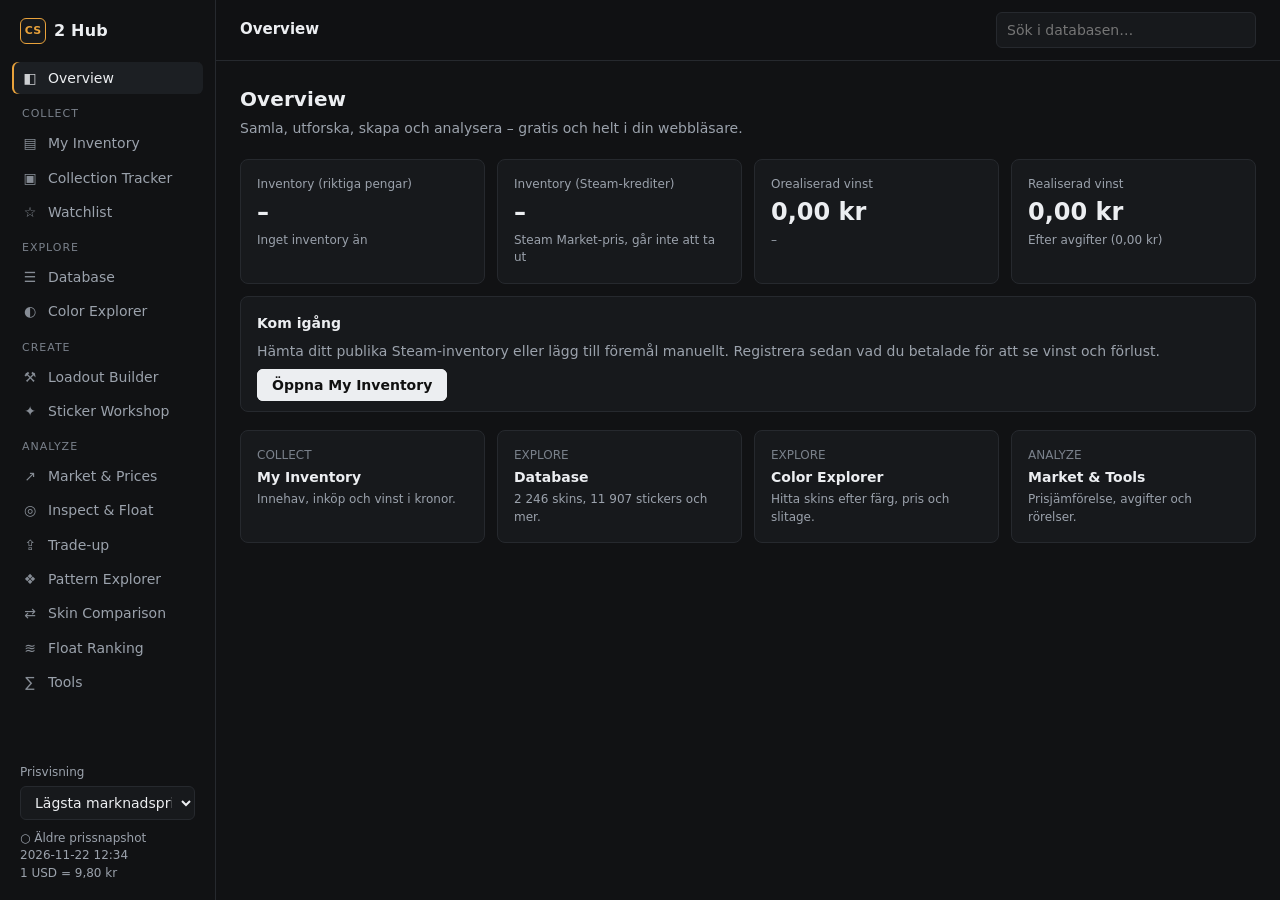
==== site/index.html @ a8615f8f "första version" ====
<!doctype html>
<html lang="sv">
<head>
<meta charset="utf-8">
<meta name="viewport" content="width=device-width, initial-scale=1, viewport-fit=cover">
<meta name="theme-color" content="#111214">
<title>CS2 Hub</title>
<meta name="description" content="Gratis CS2-plattform: inventory, vinstspårning, skin-databas och färgutforskare.">
<link rel="icon" href="data:image/svg+xml,%3Csvg xmlns='http://www.w3.org/2000/svg' viewBox='0 0 32 32'%3E%3Crect width='32' height='32' rx='7' fill='%23181a1d'/%3E%3Cpath d='M9 22V10h6.5a3.5 3.5 0 0 1 0 7H12' fill='none' stroke='%23e8eaed' stroke-width='2.4'/%3E%3C/svg%3E">
<link rel="stylesheet" href="css/app.css">
</head>
<body>
<div class="shell">
  <aside class="side" id="side">
    <a class="brand" href="#/overview"><span class="mark">CS</span><span>2 Hub</span></a>
    <nav id="nav"></nav>
    <div class="side-foot">
      <label class="muted small" for="priceMode" style="display:block;margin-bottom:4px">Prisvisning</label>
      <select class="inp" id="priceMode" style="width:100%;margin-bottom:10px"><option value="market">Lägsta marknadspris</option><option value="steam">Steam Market-pris</option></select>
      <div class="muted small" id="priceStatus">Priser laddas…</div>
      <div class="muted small" id="rateStatus"></div>
    </div>
  </aside>
  <main class="main">
    <header class="top">
      <button class="icon-btn menu-btn" id="menuBtn" aria-label="Meny">☰</button>
      <div class="top-title" id="topTitle"></div>
      <div class="top-actions">
        <input class="search" id="globalSearch" type="search" placeholder="Sök i databasen…" autocomplete="off">
      </div>
    </header>
    <div id="view" class="view"></div>
  </main>
</div>
<nav class="tabbar" id="tabbar"></nav>
<div id="modalRoot"></div>
<div id="toast" class="toast" hidden></div>
<script type="module" src="js/app.js"></script>
</body>
</html>
---- site/css/app.css ----
:root{
  --bg:#111214; --panel:#17191c; --panel2:#1c1f23; --line:#26292e; --line2:#31353b;
  --text:#eceef1; --muted:#9ba2ac; --faint:#7a818b; --accent:#e9a23b;
  --pos:#7ec699; --neg:#e8857a;
  --r:8px;
  --mono:ui-monospace,"Cascadia Mono","SF Mono",Consolas,monospace;
  --sans:Inter,system-ui,-apple-system,"Segoe UI",Roboto,sans-serif;
}
*{box-sizing:border-box;scrollbar-width:thin;scrollbar-color:#3a3f46 transparent}
::-webkit-scrollbar{width:8px;height:8px}::-webkit-scrollbar-thumb{background:#3a3f46;border-radius:4px}::-webkit-scrollbar-track{background:transparent}
:root{color-scheme:dark}
html,body{margin:0;background:var(--bg);color:var(--text);font:14px/1.45 var(--sans);-webkit-font-smoothing:antialiased}
a{color:inherit;text-decoration:none}
button,input,select,textarea{font:inherit;color:inherit}
.muted{color:var(--muted)} .faint{color:var(--faint)} .small{font-size:12px}
.num{font-variant-numeric:tabular-nums;font-feature-settings:"tnum"}
.pos{color:var(--pos)} .neg{color:var(--neg)}
.shell{display:grid;grid-template-columns:216px 1fr;min-height:100vh}
.side{position:sticky;top:0;height:100vh;border-right:1px solid var(--line);padding:18px 12px;display:flex;flex-direction:column;gap:18px;background:var(--bg);z-index:30}
.brand{display:flex;align-items:center;gap:8px;font-weight:600;font-size:16px;padding:0 8px;letter-spacing:.2px}
.brand .mark{display:inline-grid;place-items:center;width:26px;height:26px;border:1px solid var(--accent);color:var(--accent);border-radius:6px;font-size:11px;font-weight:700;background:var(--panel)}
#nav{display:flex;flex-direction:column;gap:2px;overflow:auto}
#nav .grp{font-size:11px;text-transform:uppercase;letter-spacing:.09em;color:var(--faint);padding:10px 10px 3px}
#nav a{display:flex;align-items:center;gap:10px;padding:6px 10px;border-radius:6px;color:var(--muted);transition:background .12s,color .12s}
#nav a:hover{background:var(--panel);color:var(--text)}
#nav a.on{background:var(--panel2);color:var(--text);box-shadow:inset 2px 0 0 var(--accent)}
#nav a .ico{width:16px;text-align:center;opacity:.85}
.side-foot{margin-top:auto;padding:0 8px}
.main{min-width:0}
.top{display:flex;align-items:center;gap:12px;padding:12px 24px;border-bottom:1px solid var(--line);position:sticky;top:0;background:rgba(17,18,20,.92);backdrop-filter:blur(8px);z-index:20}
.top-title{font-weight:600;font-size:15px}
.top-actions{margin-left:auto}
.menu-btn{display:none}
.view{padding:24px;max-width:1400px}
.icon-btn{background:none;border:1px solid var(--line);border-radius:6px;padding:4px 9px;cursor:pointer}
.search,.inp,select.inp{background:var(--panel);border:1px solid var(--line);border-radius:6px;padding:7px 10px;outline:none;min-width:0}
.search{width:260px}
.search:focus,.inp:focus{border-color:var(--faint)}
select.inp{padding-right:6px}
h1{font-size:20px;margin:0 0 4px;font-weight:600;letter-spacing:.1px}
h2{font-size:13px;margin:0 0 10px;font-weight:600;color:var(--muted);text-transform:uppercase;letter-spacing:.08em}
h3{font-size:14px;margin:0 0 8px;font-weight:600}
.lead{color:var(--muted);margin:0 0 20px}
.panel{background:var(--panel);border:1px solid var(--line);border-radius:var(--r);padding:16px}
.grid{display:grid;gap:12px}
.cols-4{grid-template-columns:repeat(4,minmax(0,1fr))}
.cols-3{grid-template-columns:repeat(3,minmax(0,1fr))}
.cols-2{grid-template-columns:repeat(2,minmax(0,1fr))}
.stat .lbl{font-size:12px;color:var(--muted)}
.stat .val{font-size:24px;font-weight:600;margin-top:2px;font-variant-numeric:tabular-nums}
.stat .sub{font-size:12px;color:var(--muted);margin-top:2px}
hr{border:0;border-top:1px solid var(--line);margin:16px 0}
.btn{background:var(--text);color:#111;border:1px solid var(--text);border-radius:6px;padding:7px 14px;font-weight:600;cursor:pointer;transition:background .12s,border-color .12s,transform .06s}
.btn:hover{background:#fff}
.btn:active{transform:translateY(1px)}
.btn[disabled]{opacity:.45;cursor:not-allowed}
.btn.ghost{background:none;color:var(--text);border:1px solid var(--line2);font-weight:500}
.btn.ghost:hover{background:var(--panel2);border-color:var(--faint)}
.btn.sm{padding:4px 9px;font-size:12px}
.btn.danger{color:var(--neg);border-color:#4a2c28}
.btn.danger-solid{background:#b8453b;border-color:#b8453b;color:#fff}
.btn:focus-visible,.chip:focus-visible,.inp:focus-visible,a:focus-visible,select:focus-visible{outline:2px solid var(--accent);outline-offset:2px}
.miss{display:inline-block;font:500 11px/1.4 var(--sans);color:#d9b36a;border:1px dashed #6b5a35;border-radius:4px;padding:0 6px;white-space:nowrap}
.mini{font:600 9.5px/1.5 var(--sans);color:var(--muted);border:1px solid var(--line2);border-radius:3px;padding:0 4px;margin-left:4px}
.flags{float:right;font-family:var(--sans)}
.hov{fill:transparent;cursor:crosshair}.hov:hover{fill:rgba(233,162,59,.35)}
.skel .im,.skel .t1,.skel .t2{background:linear-gradient(90deg,#1b1e22 25%,#23272c 50%,#1b1e22 75%);background-size:200% 100%;animation:sh 1.2s infinite;border-radius:4px;color:transparent}
@keyframes sh{to{background-position:-200% 0}}
.empty-ico{font-size:28px;color:var(--faint);margin-bottom:6px}
.sel-col{width:34px}
.bulkbar{position:sticky;top:56px;z-index:15;background:var(--panel2);border:1px solid var(--line2);border-radius:8px;padding:8px 12px;margin-bottom:10px;display:flex;gap:8px;align-items:center;flex-wrap:wrap}
@media (prefers-reduced-motion:reduce){*{animation:none!important;transition:none!important}}
.row{display:flex;gap:8px;align-items:center;flex-wrap:wrap}
.spread{justify-content:space-between}
.toolbar{display:flex;gap:8px;flex-wrap:wrap;margin-bottom:14px;align-items:center}
.tabs{display:flex;gap:2px;border-bottom:1px solid var(--line);margin-bottom:16px;overflow:auto;scrollbar-width:none}
.tabs a,.tabs button{background:none;border:0;border-bottom:2px solid transparent;padding:8px 12px;color:var(--muted);cursor:pointer;white-space:nowrap}
.tabs .on{color:var(--text);border-bottom-color:var(--text)}
.chips{display:flex;gap:6px;flex-wrap:wrap}
.chip{border:1px solid var(--line2);background:none;border-radius:99px;padding:3px 11px;font-size:12px;color:var(--muted);cursor:pointer;display:inline-flex;align-items:center;gap:6px}
.chip.on{color:var(--text);border-color:var(--text);background:var(--panel2)}
.dot{width:10px;height:10px;border-radius:50%;display:inline-block;border:1px solid rgba(255,255,255,.18)}
/* item cards */
.cards{display:grid;grid-template-columns:repeat(auto-fill,minmax(186px,1fr));gap:12px}
.cards.compact{grid-template-columns:repeat(auto-fill,minmax(150px,1fr));gap:8px}
.cards>*,.grid>*{min-width:0}
.panel h2,.stat .lbl,.stat .sub{overflow-wrap:anywhere}
.panel select.inp,.stat .inp{max-width:100%}
.stat select.inp{width:100%}
.card{background:var(--panel);border:1px solid var(--line);border-radius:var(--r);overflow:hidden;position:relative;display:flex;flex-direction:column;transition:border-color .12s,transform .12s,box-shadow .12s}
.card:hover{border-color:var(--line2);transform:translateY(-2px);box-shadow:0 8px 20px rgba(0,0,0,.35)}
.card .im{aspect-ratio:4/3;display:grid;place-items:center;background:radial-gradient(ellipse at 50% 60%,#1f2227,#16181b 70%);position:relative}
.card .im img{max-width:88%;max-height:88%;object-fit:contain;filter:drop-shadow(0 6px 10px rgba(0,0,0,.45))}
.card .bar{height:2px;background:var(--rc,#666)}
.card .bd{padding:9px 11px 11px;display:flex;flex-direction:column;gap:2px;min-height:62px}
.card .t1{font-size:11.5px;color:var(--muted);white-space:nowrap;overflow:hidden;text-overflow:ellipsis}
.card .t2{font-weight:600;white-space:nowrap;overflow:hidden;text-overflow:ellipsis}
.card .pr{margin-top:auto;padding-top:4px;font-variant-numeric:tabular-nums;font-family:var(--mono);font-size:13px}
.card .fav{position:absolute;right:6px;top:6px;background:rgba(17,18,20,.6);border:0;border-radius:5px;cursor:pointer;color:var(--muted);padding:2px 6px}
.card .fav.on{color:#e8c26a}
.card .tag{position:absolute;left:8px;top:8px;font-size:10.5px;color:var(--muted);background:rgba(17,18,20,.7);padding:1px 6px;border-radius:4px}
/* table-ish list */
.tbl{width:100%;border-collapse:collapse}
.tbl th{font-size:11px;text-transform:uppercase;letter-spacing:.07em;color:var(--faint);text-align:left;padding:8px 10px;border-bottom:1px solid var(--line);font-weight:600;white-space:nowrap}
.tbl td{padding:8px 10px;border-bottom:1px solid var(--line);vertical-align:middle}
.tbl tr:hover td{background:rgba(255,255,255,.015)}
.tbl .r{text-align:right}
.tbl .nm{display:flex;align-items:center;gap:10px;min-width:0}
.tbl .nm img{width:56px;height:42px;object-fit:contain;flex:none}
.tbl .nm .n1{font-size:11.5px;color:var(--muted)}
.tbl .nm .n2{font-weight:600}
.rar{display:inline-block;width:3px;height:30px;border-radius:2px;background:var(--rc,#666);flex:none}
.scroll-x{overflow-x:auto}
/* modal */
.modal-back{position:fixed;inset:0;background:rgba(0,0,0,.6);z-index:100;display:grid;place-items:center;padding:16px}
.modal{background:var(--panel);border:1px solid var(--line2);border-radius:10px;width:min(560px,100%);max-height:92vh;overflow:auto;padding:20px}
.modal.wide{width:min(820px,100%)}
.modal h3{font-size:16px}
.form{display:grid;gap:10px;grid-template-columns:repeat(2,minmax(0,1fr))}
.form .full{grid-column:1/-1}
.form label{display:grid;gap:4px;font-size:12px;color:var(--muted)}
.form .inp{width:100%;color:var(--text)}
.pick{border:1px solid var(--line);border-radius:6px;max-height:210px;overflow:auto}
.pick button{display:flex;width:100%;gap:10px;align-items:center;background:none;border:0;border-bottom:1px solid var(--line);padding:6px 8px;cursor:pointer;text-align:left}
.pick button:hover{background:var(--panel2)}
.pick img{width:44px;height:33px;object-fit:contain}
.toast{position:fixed;left:50%;bottom:76px;transform:translateX(-50%);background:var(--text);color:#111;padding:8px 14px;border-radius:7px;z-index:200;font-weight:500}
/* float bar */
.fbar{position:relative;height:8px;border-radius:4px;background:linear-gradient(90deg,#2b2f35 0 7%,#252930 7% 15%,#2b2f35 15% 38%,#252930 38% 45%,#2b2f35 45% 100%);margin:10px 0 4px}
.fbar i{position:absolute;top:-3px;height:14px;border-radius:3px;background:var(--text);opacity:.9}
.fscale{display:flex;justify-content:space-between;font-size:10.5px;color:var(--faint);font-family:var(--mono)}
.kv{display:grid;grid-template-columns:auto 1fr;gap:6px 18px}
.kv dt{color:var(--muted)} .kv dd{margin:0;text-align:right}
.empty{padding:36px 16px;text-align:center;color:var(--muted);border:1px dashed var(--line2);border-radius:var(--r)}
.hero-img{aspect-ratio:4/3;background:radial-gradient(ellipse at 50% 60%,#22262b,#15171a 72%);border-radius:var(--r);display:grid;place-items:center;border:1px solid var(--line)}
.hero-img img{max-width:92%;max-height:92%;filter:drop-shadow(0 12px 18px rgba(0,0,0,.5))}
.seg{display:inline-flex;border:1px solid var(--line2);border-radius:6px;overflow:hidden}
.seg button{background:none;border:0;padding:5px 11px;color:var(--muted);cursor:pointer}
.seg button.on{background:var(--panel2);color:var(--text)}
.chart{width:100%;height:auto;display:block}
.chart text{fill:var(--faint);font-size:10px;font-family:var(--mono)}
.legend-bar{display:flex;height:6px;border-radius:3px;overflow:hidden;gap:2px;margin:8px 0}
.legend-bar i{background:#4a4f57}
.more{display:block;margin:18px auto;text-align:center}
.split{grid-template-columns:minmax(0,3fr) minmax(0,2fr)}
.tabbar{display:none}
@media (max-width:900px){
  .cols-4{grid-template-columns:repeat(2,minmax(0,1fr))}
  .cols-3{grid-template-columns:1fr 1fr}
}
@media (max-width:760px){
  .shell{display:block}
  .side{position:fixed;left:0;top:0;bottom:0;width:250px;transform:translateX(-100%);transition:transform .18s;box-shadow:0 0 0 100vmax transparent}
  .side.open{transform:none;box-shadow:0 0 0 100vmax rgba(0,0,0,.55)}
  .menu-btn{display:inline-block}
  .top{padding:10px 14px}
  .search{width:140px}
  .view{padding:16px 14px 90px}
  .cols-4,.cols-3,.cols-2{grid-template-columns:1fr 1fr}
  .cols-2.keep1{grid-template-columns:1fr}
  .form{grid-template-columns:1fr}
  .tabbar{display:flex;position:fixed;bottom:0;left:0;right:0;background:rgba(17,18,20,.96);backdrop-filter:blur(8px);border-top:1px solid var(--line);z-index:40;padding-bottom:env(safe-area-inset-bottom)}
  .tabbar a{flex:1;text-align:center;padding:8px 2px;font-size:11px;color:var(--muted)}
  .tabbar a.on{color:var(--text)}
  .tabbar .ico{display:block;font-size:16px}
  .stat .val{font-size:20px}
  .tbl .hide-m{display:none}
  .detail-grid,.split{grid-template-columns:1fr!important}
}
@media (max-width:420px){.cards{grid-template-columns:repeat(2,1fr)}}
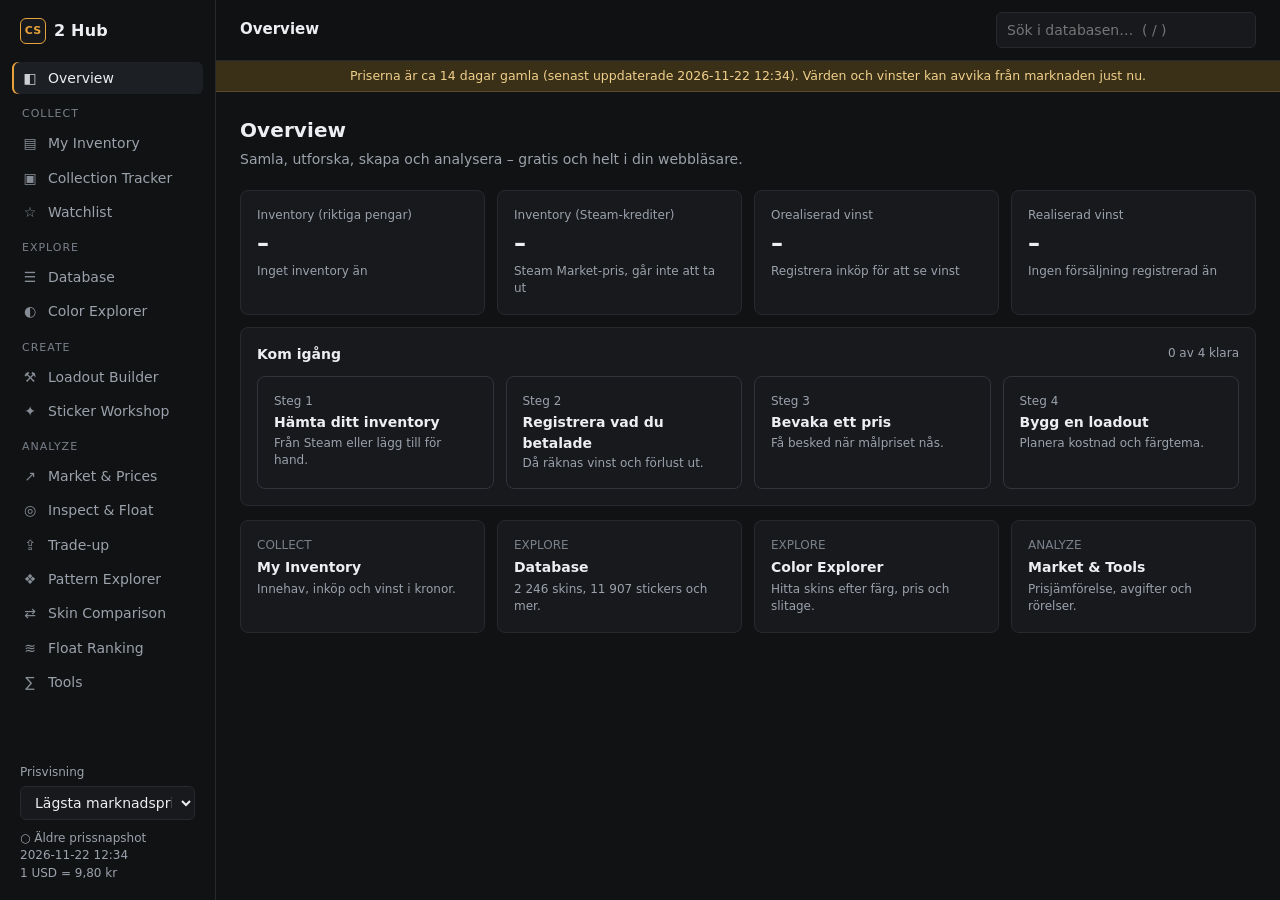
==== commit f6f80396: "uppdateringsbanner" ====
--- a/site/index.html
+++ b/site/index.html
@@ -7,6 +7,8 @@
 <title>CS2 Hub</title>
 <meta name="description" content="Gratis CS2-plattform: inventory, vinstspårning, skin-databas och färgutforskare.">
 <link rel="icon" href="data:image/svg+xml,%3Csvg xmlns='http://www.w3.org/2000/svg' viewBox='0 0 32 32'%3E%3Crect width='32' height='32' rx='7' fill='%23181a1d'/%3E%3Cpath d='M9 22V10h6.5a3.5 3.5 0 0 1 0 7H12' fill='none' stroke='%23e8eaed' stroke-width='2.4'/%3E%3C/svg%3E">
+<link rel="manifest" href="manifest.webmanifest">
+<link rel="apple-touch-icon" href="icons/apple-touch-icon.png">
 <link rel="stylesheet" href="css/app.css">
 </head>
 <body>
@@ -26,10 +28,11 @@
       <button class="icon-btn menu-btn" id="menuBtn" aria-label="Meny">☰</button>
       <div class="top-title" id="topTitle"></div>
       <div class="top-actions">
-        <input class="search" id="globalSearch" type="search" placeholder="Sök i databasen…" autocomplete="off">
+        <input class="search" id="globalSearch" type="search" placeholder="Sök i databasen…  ( / )" autocomplete="off" aria-label="Sök i databasen">
       </div>
     </header>
-    <div id="view" class="view"></div>
+    <div id="netBanner" class="netbanner" role="status" hidden>Du är offline – sidan visar sparad data och priserna kan vara gamla.</div>
+    <div id="view" class="view"><div class="muted" style="padding:6px 0 14px">Laddar databasen…</div></div>
   </main>
 </div>
 <nav class="tabbar" id="tabbar"></nav>
--- a/site/css/app.css
+++ b/site/css/app.css
@@ -68,6 +68,30 @@
 @keyframes sh{to{background-position:-200% 0}}
 .empty-ico{font-size:28px;color:var(--faint);margin-bottom:6px}
 .sel-col{width:34px}
+.sdrop{position:absolute;right:0;top:calc(100% + 6px);width:min(440px,92vw);background:var(--panel2);border:1px solid var(--line2);border-radius:10px;box-shadow:0 14px 40px rgba(0,0,0,.55);max-height:70vh;overflow:auto;z-index:60;padding:4px}
+.sdrop a{display:flex;align-items:center;gap:10px;padding:6px 8px;border-radius:7px}
+.sdrop a.on,.sdrop a:hover{background:var(--panel)}
+.sdrop img{width:48px;height:36px;object-fit:contain;flex:none}
+.sdrop .sn{flex:1;min-width:0;display:flex;flex-direction:column}.sdrop .sn b{font-weight:600;white-space:nowrap;overflow:hidden;text-overflow:ellipsis}.sdrop .sn small{color:var(--muted)}
+.sdrop .sp{font:12.5px var(--mono);white-space:nowrap}.sdrop .sall{color:var(--muted);justify-content:center;font-size:12px;border-top:1px solid var(--line);border-radius:0;margin-top:2px}
+.netbanner{background:#3a2f17;color:#f0d08a;font-size:12.5px;text-align:center;padding:6px 12px;border-bottom:1px solid #5a4a2a}
+@media (max-width:760px){.sdrop{position:fixed;left:8px;right:8px;top:54px;width:auto}}
+.kpis{display:grid;grid-template-columns:repeat(auto-fit,minmax(165px,1fr));gap:10px;margin-bottom:14px}
+.kpis .stat{padding:12px 14px}.kpis .stat .val{font-size:21px}
+.seg.sm button{padding:2px 8px;font-size:11.5px}
+.btn.on-filter{border-color:var(--accent);color:var(--accent)}
+.fgrid{display:grid;grid-template-columns:repeat(auto-fit,minmax(170px,1fr));gap:8px;align-items:center}
+.fgrid .inp{width:100%}
+.linkbtn{background:none;border:0;padding:0;color:var(--accent);cursor:pointer;font:inherit;font-size:12.5px}.linkbtn:hover{text-decoration:underline}
+.menu-pop{position:fixed;z-index:250;min-width:170px;background:var(--panel2);border:1px solid var(--line2);border-radius:8px;padding:4px;box-shadow:0 10px 30px rgba(0,0,0,.5);display:flex;flex-direction:column}
+.menu-pop button,.menu-pop a{background:none;border:0;text-align:left;padding:7px 10px;border-radius:5px;cursor:pointer;color:var(--text);font:inherit}
+.menu-pop button:hover,.menu-pop a:hover{background:var(--panel)}.menu-pop .danger{color:var(--neg)}
+.inv-card .ck{position:absolute;left:8px;top:8px;z-index:2;opacity:.75}
+.inv-card:hover .ck,.inv-card .ck:has(input:checked){opacity:1}
+.inv-card .corner{position:absolute;font-size:11px;font-weight:600;padding:1px 7px;border-radius:4px;background:rgba(17,18,20,.78);color:var(--muted)}
+.inv-card .corner.tl{right:8px;top:8px}.inv-card .corner:empty{display:none}
+.inv-card .corner.br{right:8px;bottom:8px;font-variant-numeric:tabular-nums}.inv-card .corner.pos{color:var(--pos)}.inv-card .corner.neg{color:var(--neg)}
+.inv-card .im{aspect-ratio:4/3}
 .bulkbar{position:sticky;top:56px;z-index:15;background:var(--panel2);border:1px solid var(--line2);border-radius:8px;padding:8px 12px;margin-bottom:10px;display:flex;gap:8px;align-items:center;flex-wrap:wrap}
 @media (prefers-reduced-motion:reduce){*{animation:none!important;transition:none!important}}
 .row{display:flex;gap:8px;align-items:center;flex-wrap:wrap}
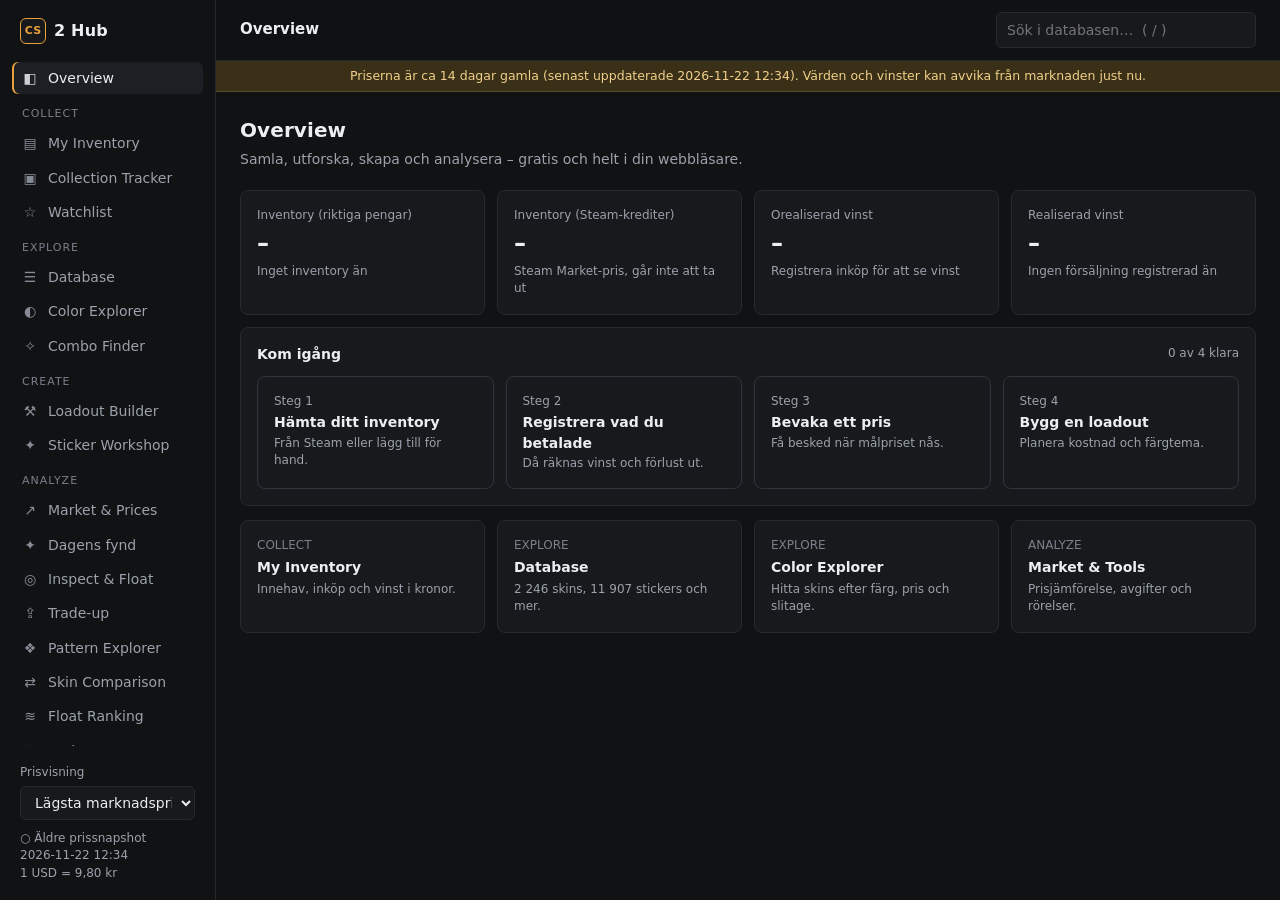
==== commit 3f5bbabd: "säkerhet" ====
--- a/site/index.html
+++ b/site/index.html
@@ -3,8 +3,7 @@
 <head>
 <meta charset="utf-8">
 <meta name="viewport" content="width=device-width, initial-scale=1, viewport-fit=cover">
-<meta name="theme-color" content="#111214">
-<title>CS2 Hub</title>
+<meta name="theme-color" content="#111214"><title>CS2 Hub</title>
 <meta name="description" content="Gratis CS2-plattform: inventory, vinstspårning, skin-databas och färgutforskare.">
 <link rel="icon" href="data:image/svg+xml,%3Csvg xmlns='http://www.w3.org/2000/svg' viewBox='0 0 32 32'%3E%3Crect width='32' height='32' rx='7' fill='%23181a1d'/%3E%3Cpath d='M9 22V10h6.5a3.5 3.5 0 0 1 0 7H12' fill='none' stroke='%23e8eaed' stroke-width='2.4'/%3E%3C/svg%3E">
 <link rel="manifest" href="manifest.webmanifest">
@@ -12,6 +11,8 @@
 <link rel="stylesheet" href="css/app.css">
 </head>
 <body>
+<button type="button" class="skip" id="skipLink">Hoppa till innehållet</button>
+<noscript><p style="padding:20px">CS2 Hub kräver JavaScript för att fungera.</p></noscript>
 <div class="shell">
   <aside class="side" id="side">
     <a class="brand" href="#/overview"><span class="mark">CS</span><span>2 Hub</span></a>
@@ -32,12 +33,12 @@
       </div>
     </header>
     <div id="netBanner" class="netbanner" role="status" hidden>Du är offline – sidan visar sparad data och priserna kan vara gamla.</div>
-    <div id="view" class="view"><div class="muted" style="padding:6px 0 14px">Laddar databasen…</div></div>
+    <div id="view" class="view" tabindex="-1" role="region" aria-label="Innehåll"><div class="muted" style="padding:6px 0 14px">Laddar databasen…</div></div>
   </main>
 </div>
 <nav class="tabbar" id="tabbar"></nav>
 <div id="modalRoot"></div>
-<div id="toast" class="toast" hidden></div>
+<div id="toast" class="toast" hidden role="status" aria-live="polite"></div>
 <script type="module" src="js/app.js"></script>
 </body>
 </html>
--- a/site/css/app.css
+++ b/site/css/app.css
@@ -32,6 +32,11 @@
 .top-actions{margin-left:auto}
 .menu-btn{display:none}
 .view{padding:24px;max-width:1400px}
+.view:focus{outline:none}
+.skip{position:absolute;left:8px;top:-60px;z-index:500;background:var(--text);color:#111;border:0;border-radius:6px;padding:8px 14px;font-weight:600;cursor:pointer}
+.skip:focus{top:8px}
+/* Långa kortlistor: rendera bara det som syns (snabbare scroll och laddning) */
+.cards>.card{content-visibility:auto;contain-intrinsic-size:auto 230px}
 .icon-btn{background:none;border:1px solid var(--line);border-radius:6px;padding:4px 9px;cursor:pointer}
 .search,.inp,select.inp{background:var(--panel);border:1px solid var(--line);border-radius:6px;padding:7px 10px;outline:none;min-width:0}
 .search{width:260px}
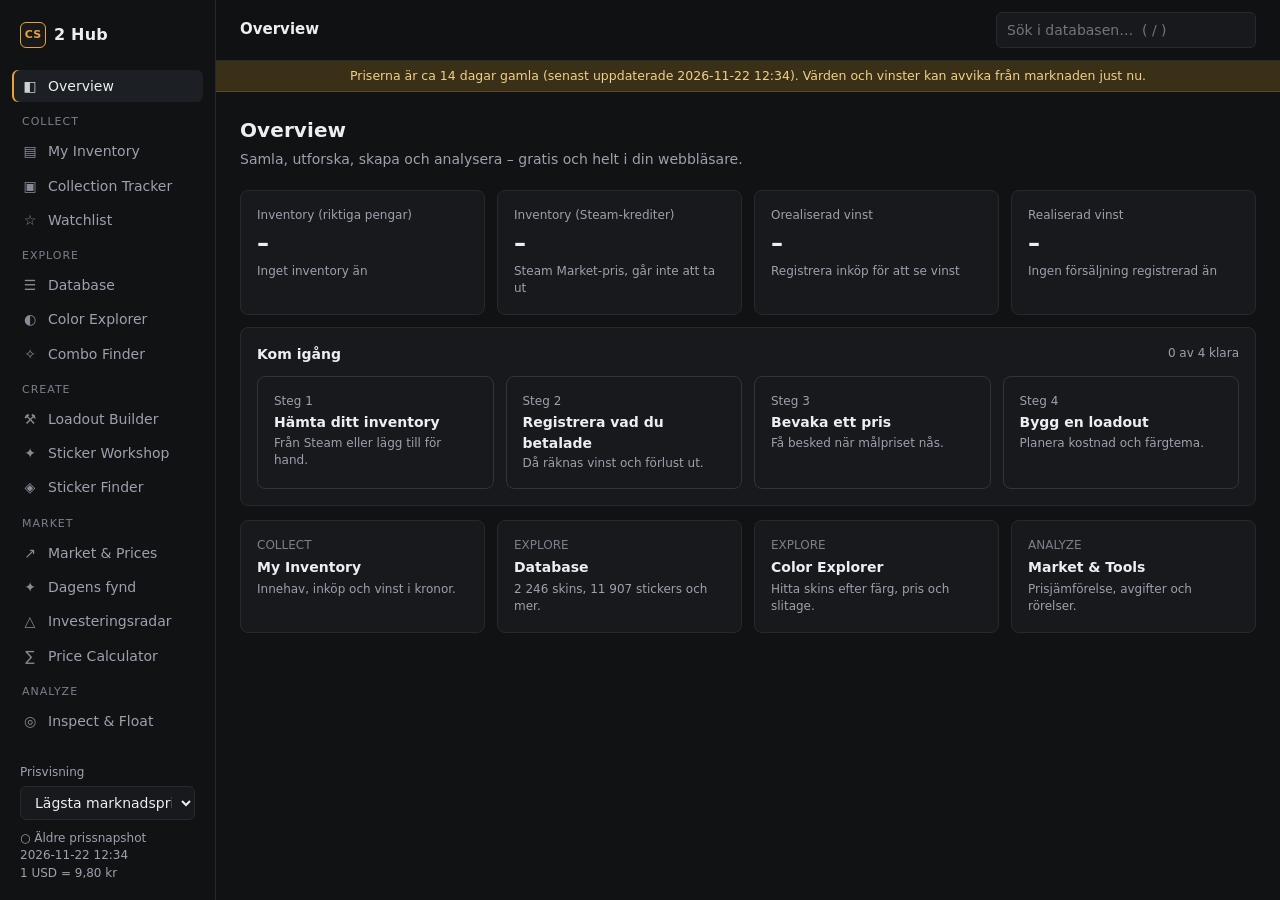
==== commit 1f6a6995: "trade-up" ====
--- a/site/index.html
+++ b/site/index.html
@@ -8,6 +8,16 @@
 <link rel="icon" href="data:image/svg+xml,%3Csvg xmlns='http://www.w3.org/2000/svg' viewBox='0 0 32 32'%3E%3Crect width='32' height='32' rx='7' fill='%23181a1d'/%3E%3Cpath d='M9 22V10h6.5a3.5 3.5 0 0 1 0 7H12' fill='none' stroke='%23e8eaed' stroke-width='2.4'/%3E%3C/svg%3E">
 <link rel="manifest" href="manifest.webmanifest">
 <link rel="apple-touch-icon" href="icons/apple-touch-icon.png">
+<script src="js/theme-boot.js"></script>
+<!-- Starta hämtningen av data och kärnmoduler direkt, parallellt, i stället för att vänta på modulträdet (snabbare första laddning, särskilt på mobil) -->
+<link rel="preload" as="fetch" href="data/skins.json" crossorigin>
+<link rel="preload" as="fetch" href="data/stickers.json" crossorigin>
+<link rel="preload" as="fetch" href="data/other.json" crossorigin>
+<link rel="preload" as="fetch" href="data/collections.json" crossorigin>
+<link rel="preload" as="fetch" href="data/prices.json" crossorigin>
+<link rel="modulepreload" href="js/util.js"><link rel="modulepreload" href="js/data.js"><link rel="modulepreload" href="js/store.js"><link rel="modulepreload" href="js/search.js"><link rel="modulepreload" href="js/prefs.js">
+<link rel="modulepreload" href="js/upkeep.js"><link rel="modulepreload" href="js/finance.js"><link rel="modulepreload" href="js/views/common.js"><link rel="modulepreload" href="js/backup-core.js"><link rel="modulepreload" href="js/pricing.js">
+<link rel="preconnect" href="https://community.akamai.steamstatic.com"><link rel="preconnect" href="https://cdn.steamstatic.com">
 <link rel="stylesheet" href="css/app.css">
 </head>
 <body>
--- a/site/css/app.css
+++ b/site/css/app.css
@@ -1,3 +1,30 @@
+:root{
+  color-scheme:dark;
+  --btn-text:#111; --btn-hover:#fff; --scroll:#3a3f46; --hover:rgba(255,255,255,.015); --dotb:rgba(255,255,255,.18);
+  --glass:rgba(17,18,20,.92); --glass2:rgba(17,18,20,.78); --glass3:rgba(17,18,20,.6);
+  --img1:#1f2227; --img2:#16181b; --hero1:#22262b; --hero2:#15171a; --fb1:#2b2f35; --fb2:#252930; --skel1:#1b1e22; --skel2:#23272c;
+  --warn-bg:#3a2f17; --warn-fg:#f0d08a; --warn-bd:#5a4a2a; --amber:#d9b36a; --amber-bd:#6b5a35;
+  --card-min:186px; --cell-y:8px; --panel-pad:16px; --view-pad:24px; --base-fs:14px;
+}
+:root[data-theme="light"]{
+  color-scheme:light;
+  --bg:#f5f6f8; --panel:#ffffff; --panel2:#eef0f3; --line:#e0e3e8; --line2:#cdd2d9;
+  --text:#1b1e22; --muted:#596270; --faint:#78808b; --accent:#b36a00; --pos:#1d7a45; --neg:#c23b2e;
+  --btn-text:#ffffff; --btn-hover:#000; --scroll:#c3c8cf; --hover:rgba(0,0,0,.025); --dotb:rgba(0,0,0,.18);
+  --glass:rgba(245,246,248,.92); --glass2:rgba(255,255,255,.85); --glass3:rgba(255,255,255,.75);
+  --img1:#fbfcfd; --img2:#e9ecf0; --hero1:#fbfcfd; --hero2:#e6e9ee; --fb1:#dfe3e8; --fb2:#d2d7de; --skel1:#e7e9ed; --skel2:#f2f3f6;
+  --warn-bg:#fff3d6; --warn-fg:#6b4a00; --warn-bd:#e6cf94; --amber:#8a5a00; --amber-bd:#c9a45a;
+}
+:root[data-density="compact"]{--cell-y:4px; --panel-pad:10px; --view-pad:14px; --base-fs:13px}
+:root[data-cards="small"]{--card-min:150px}
+:root[data-cards="large"]{--card-min:240px}
+:root[data-motion="off"] *{animation:none!important;transition:none!important}
+/* Inbyggda färger i vyernas inline-stilar som behöver anpassas i ljust tema */
+:root[data-theme="light"] [style*="#d9b36a"]{color:var(--amber)!important}
+:root[data-theme="light"] [style*="border-color:#6b5a2e"]{border-color:var(--amber-bd)!important}
+:root[data-theme="light"] .btn.danger-solid,:root[data-theme="light"] .btn.danger-solid:hover{color:#fff}
+:root[data-theme="light"] .card:hover{box-shadow:0 8px 20px rgba(0,0,0,.12)}
+:root[data-theme="light"] .sdrop,:root[data-theme="light"] .menu-pop{box-shadow:0 14px 40px rgba(0,0,0,.18)}
 :root{
   --bg:#111214; --panel:#17191c; --panel2:#1c1f23; --line:#26292e; --line2:#31353b;
   --text:#eceef1; --muted:#9ba2ac; --faint:#7a818b; --accent:#e9a23b;
@@ -6,10 +33,10 @@
   --mono:ui-monospace,"Cascadia Mono","SF Mono",Consolas,monospace;
   --sans:Inter,system-ui,-apple-system,"Segoe UI",Roboto,sans-serif;
 }
-*{box-sizing:border-box;scrollbar-width:thin;scrollbar-color:#3a3f46 transparent}
-::-webkit-scrollbar{width:8px;height:8px}::-webkit-scrollbar-thumb{background:#3a3f46;border-radius:4px}::-webkit-scrollbar-track{background:transparent}
-:root{color-scheme:dark}
-html,body{margin:0;background:var(--bg);color:var(--text);font:14px/1.45 var(--sans);-webkit-font-smoothing:antialiased}
+*{box-sizing:border-box;scrollbar-width:thin;scrollbar-color:var(--scroll) transparent}
+::-webkit-scrollbar{width:8px;height:8px}::-webkit-scrollbar-thumb{background:var(--scroll);border-radius:4px}::-webkit-scrollbar-track{background:transparent}
+
+html,body{margin:0;background:var(--bg);color:var(--text);font:var(--base-fs)/1.45 var(--sans);-webkit-font-smoothing:antialiased}
 a{color:inherit;text-decoration:none}
 button,input,select,textarea{font:inherit;color:inherit}
 .muted{color:var(--muted)} .faint{color:var(--faint)} .small{font-size:12px}
@@ -17,7 +44,7 @@
 .pos{color:var(--pos)} .neg{color:var(--neg)}
 .shell{display:grid;grid-template-columns:216px 1fr;min-height:100vh}
 .side{position:sticky;top:0;height:100vh;border-right:1px solid var(--line);padding:18px 12px;display:flex;flex-direction:column;gap:18px;background:var(--bg);z-index:30}
-.brand{display:flex;align-items:center;gap:8px;font-weight:600;font-size:16px;padding:0 8px;letter-spacing:.2px}
+.brand{display:flex;align-items:center;min-height:34px;gap:8px;font-weight:600;font-size:16px;padding:0 8px;letter-spacing:.2px}
 .brand .mark{display:inline-grid;place-items:center;width:26px;height:26px;border:1px solid var(--accent);color:var(--accent);border-radius:6px;font-size:11px;font-weight:700;background:var(--panel)}
 #nav{display:flex;flex-direction:column;gap:2px;overflow:auto}
 #nav .grp{font-size:11px;text-transform:uppercase;letter-spacing:.09em;color:var(--faint);padding:10px 10px 3px}
@@ -27,13 +54,13 @@
 #nav a .ico{width:16px;text-align:center;opacity:.85}
 .side-foot{margin-top:auto;padding:0 8px}
 .main{min-width:0}
-.top{display:flex;align-items:center;gap:12px;padding:12px 24px;border-bottom:1px solid var(--line);position:sticky;top:0;background:rgba(17,18,20,.92);backdrop-filter:blur(8px);z-index:20}
+.top{display:flex;align-items:center;gap:12px;padding:12px 24px;border-bottom:1px solid var(--line);position:sticky;top:0;background:var(--glass);backdrop-filter:blur(8px);z-index:20}
 .top-title{font-weight:600;font-size:15px}
 .top-actions{margin-left:auto}
 .menu-btn{display:none}
-.view{padding:24px;max-width:1400px}
+.view{padding:var(--view-pad);max-width:1400px}
 .view:focus{outline:none}
-.skip{position:absolute;left:8px;top:-60px;z-index:500;background:var(--text);color:#111;border:0;border-radius:6px;padding:8px 14px;font-weight:600;cursor:pointer}
+.skip{position:absolute;left:8px;top:-60px;z-index:500;background:var(--text);color:var(--btn-text);border:0;border-radius:6px;padding:8px 14px;font-weight:600;cursor:pointer}
 .skip:focus{top:8px}
 /* Långa kortlistor: rendera bara det som syns (snabbare scroll och laddning) */
 .cards>.card{content-visibility:auto;contain-intrinsic-size:auto 230px}
@@ -46,7 +73,7 @@
 h2{font-size:13px;margin:0 0 10px;font-weight:600;color:var(--muted);text-transform:uppercase;letter-spacing:.08em}
 h3{font-size:14px;margin:0 0 8px;font-weight:600}
 .lead{color:var(--muted);margin:0 0 20px}
-.panel{background:var(--panel);border:1px solid var(--line);border-radius:var(--r);padding:16px}
+.panel{background:var(--panel);border:1px solid var(--line);border-radius:var(--r);padding:var(--panel-pad)}
 .grid{display:grid;gap:12px}
 .cols-4{grid-template-columns:repeat(4,minmax(0,1fr))}
 .cols-3{grid-template-columns:repeat(3,minmax(0,1fr))}
@@ -55,21 +82,21 @@
 .stat .val{font-size:24px;font-weight:600;margin-top:2px;font-variant-numeric:tabular-nums}
 .stat .sub{font-size:12px;color:var(--muted);margin-top:2px}
 hr{border:0;border-top:1px solid var(--line);margin:16px 0}
-.btn{background:var(--text);color:#111;border:1px solid var(--text);border-radius:6px;padding:7px 14px;font-weight:600;cursor:pointer;transition:background .12s,border-color .12s,transform .06s}
-.btn:hover{background:#fff}
+.btn{background:var(--text);color:var(--btn-text);border:1px solid var(--text);border-radius:6px;padding:7px 14px;font-weight:600;cursor:pointer;transition:background .12s,border-color .12s,transform .06s}
+.btn:hover{background:var(--btn-hover)}
 .btn:active{transform:translateY(1px)}
 .btn[disabled]{opacity:.45;cursor:not-allowed}
 .btn.ghost{background:none;color:var(--text);border:1px solid var(--line2);font-weight:500}
 .btn.ghost:hover{background:var(--panel2);border-color:var(--faint)}
 .btn.sm{padding:4px 9px;font-size:12px}
-.btn.danger{color:var(--neg);border-color:#4a2c28}
+.btn.danger{color:var(--neg);border-color:color-mix(in srgb,var(--neg) 40%,var(--line))}
 .btn.danger-solid{background:#b8453b;border-color:#b8453b;color:#fff}
 .btn:focus-visible,.chip:focus-visible,.inp:focus-visible,a:focus-visible,select:focus-visible{outline:2px solid var(--accent);outline-offset:2px}
-.miss{display:inline-block;font:500 11px/1.4 var(--sans);color:#d9b36a;border:1px dashed #6b5a35;border-radius:4px;padding:0 6px;white-space:nowrap}
+.miss{display:inline-block;font:500 11px/1.4 var(--sans);color:var(--amber);border:1px dashed var(--amber-bd);border-radius:4px;padding:0 6px;white-space:nowrap}
 .mini{font:600 9.5px/1.5 var(--sans);color:var(--muted);border:1px solid var(--line2);border-radius:3px;padding:0 4px;margin-left:4px}
 .flags{float:right;font-family:var(--sans)}
 .hov{fill:transparent;cursor:crosshair}.hov:hover{fill:rgba(233,162,59,.35)}
-.skel .im,.skel .t1,.skel .t2{background:linear-gradient(90deg,#1b1e22 25%,#23272c 50%,#1b1e22 75%);background-size:200% 100%;animation:sh 1.2s infinite;border-radius:4px;color:transparent}
+.skel .im,.skel .t1,.skel .t2{background:linear-gradient(90deg,var(--skel1) 25%,var(--skel2) 50%,var(--skel1) 75%);background-size:200% 100%;animation:sh 1.2s infinite;border-radius:4px;color:transparent}
 @keyframes sh{to{background-position:-200% 0}}
 .empty-ico{font-size:28px;color:var(--faint);margin-bottom:6px}
 .sel-col{width:34px}
@@ -79,7 +106,7 @@
 .sdrop img{width:48px;height:36px;object-fit:contain;flex:none}
 .sdrop .sn{flex:1;min-width:0;display:flex;flex-direction:column}.sdrop .sn b{font-weight:600;white-space:nowrap;overflow:hidden;text-overflow:ellipsis}.sdrop .sn small{color:var(--muted)}
 .sdrop .sp{font:12.5px var(--mono);white-space:nowrap}.sdrop .sall{color:var(--muted);justify-content:center;font-size:12px;border-top:1px solid var(--line);border-radius:0;margin-top:2px}
-.netbanner{background:#3a2f17;color:#f0d08a;font-size:12.5px;text-align:center;padding:6px 12px;border-bottom:1px solid #5a4a2a}
+.netbanner{background:var(--warn-bg);color:var(--warn-fg);font-size:12.5px;text-align:center;padding:6px 12px;border-bottom:1px solid var(--warn-bd)}
 @media (max-width:760px){.sdrop{position:fixed;left:8px;right:8px;top:54px;width:auto}}
 .kpis{display:grid;grid-template-columns:repeat(auto-fit,minmax(165px,1fr));gap:10px;margin-bottom:14px}
 .kpis .stat{padding:12px 14px}.kpis .stat .val{font-size:21px}
@@ -93,7 +120,7 @@
 .menu-pop button:hover,.menu-pop a:hover{background:var(--panel)}.menu-pop .danger{color:var(--neg)}
 .inv-card .ck{position:absolute;left:8px;top:8px;z-index:2;opacity:.75}
 .inv-card:hover .ck,.inv-card .ck:has(input:checked){opacity:1}
-.inv-card .corner{position:absolute;font-size:11px;font-weight:600;padding:1px 7px;border-radius:4px;background:rgba(17,18,20,.78);color:var(--muted)}
+.inv-card .corner{position:absolute;font-size:11px;font-weight:600;padding:1px 7px;border-radius:4px;background:var(--glass2);color:var(--muted)}
 .inv-card .corner.tl{right:8px;top:8px}.inv-card .corner:empty{display:none}
 .inv-card .corner.br{right:8px;bottom:8px;font-variant-numeric:tabular-nums}.inv-card .corner.pos{color:var(--pos)}.inv-card .corner.neg{color:var(--neg)}
 .inv-card .im{aspect-ratio:4/3}
@@ -108,9 +135,9 @@
 .chips{display:flex;gap:6px;flex-wrap:wrap}
 .chip{border:1px solid var(--line2);background:none;border-radius:99px;padding:3px 11px;font-size:12px;color:var(--muted);cursor:pointer;display:inline-flex;align-items:center;gap:6px}
 .chip.on{color:var(--text);border-color:var(--text);background:var(--panel2)}
-.dot{width:10px;height:10px;border-radius:50%;display:inline-block;border:1px solid rgba(255,255,255,.18)}
+.dot{width:10px;height:10px;border-radius:50%;display:inline-block;border:1px solid var(--dotb)}
 /* item cards */
-.cards{display:grid;grid-template-columns:repeat(auto-fill,minmax(186px,1fr));gap:12px}
+.cards{display:grid;grid-template-columns:repeat(auto-fill,minmax(var(--card-min),1fr));gap:12px}
 .cards.compact{grid-template-columns:repeat(auto-fill,minmax(150px,1fr));gap:8px}
 .cards>*,.grid>*{min-width:0}
 .panel h2,.stat .lbl,.stat .sub{overflow-wrap:anywhere}
@@ -118,22 +145,22 @@
 .stat select.inp{width:100%}
 .card{background:var(--panel);border:1px solid var(--line);border-radius:var(--r);overflow:hidden;position:relative;display:flex;flex-direction:column;transition:border-color .12s,transform .12s,box-shadow .12s}
 .card:hover{border-color:var(--line2);transform:translateY(-2px);box-shadow:0 8px 20px rgba(0,0,0,.35)}
-.card .im{aspect-ratio:4/3;display:grid;place-items:center;background:radial-gradient(ellipse at 50% 60%,#1f2227,#16181b 70%);position:relative}
+.card .im{aspect-ratio:4/3;display:grid;place-items:center;background:radial-gradient(ellipse at 50% 60%,var(--img1),var(--img2) 70%);position:relative}
 .card .im img{max-width:88%;max-height:88%;object-fit:contain;filter:drop-shadow(0 6px 10px rgba(0,0,0,.45))}
 .card .bar{height:2px;background:var(--rc,#666)}
 .card .bd{padding:9px 11px 11px;display:flex;flex-direction:column;gap:2px;min-height:62px}
 .card .t1{font-size:11.5px;color:var(--muted);white-space:nowrap;overflow:hidden;text-overflow:ellipsis}
 .card .t2{font-weight:600;white-space:nowrap;overflow:hidden;text-overflow:ellipsis}
 .card .pr{margin-top:auto;padding-top:4px;font-variant-numeric:tabular-nums;font-family:var(--mono);font-size:13px}
-.card .fav{position:absolute;right:6px;top:6px;background:rgba(17,18,20,.6);border:0;border-radius:5px;cursor:pointer;color:var(--muted);padding:2px 6px}
+.card .fav{position:absolute;right:6px;top:6px;background:var(--glass3);border:0;border-radius:5px;cursor:pointer;color:var(--muted);padding:2px 6px}
 .card .fav.on{color:#e8c26a}
-.card .tag{position:absolute;left:8px;top:8px;font-size:10.5px;color:var(--muted);background:rgba(17,18,20,.7);padding:1px 6px;border-radius:4px}
+.card .tag{position:absolute;left:8px;top:8px;font-size:10.5px;color:var(--muted);background:var(--glass2);padding:1px 6px;border-radius:4px}
 /* table-ish list */
 .tbl{width:100%;border-collapse:collapse}
-.tbl th{font-size:11px;text-transform:uppercase;letter-spacing:.07em;color:var(--faint);text-align:left;padding:8px 10px;border-bottom:1px solid var(--line);font-weight:600;white-space:nowrap}
-.tbl td{padding:8px 10px;border-bottom:1px solid var(--line);vertical-align:middle}
-.tbl tr:hover td{background:rgba(255,255,255,.015)}
-.tbl .r{text-align:right}
+.tbl th{font-size:11px;text-transform:uppercase;letter-spacing:.07em;color:var(--faint);text-align:left;padding:var(--cell-y) 10px;border-bottom:1px solid var(--line);font-weight:600;white-space:nowrap}
+.tbl td{padding:var(--cell-y) 10px;border-bottom:1px solid var(--line);vertical-align:middle}
+.tbl tr:hover td{background:var(--hover)}
+.tbl .r,.tbl td.num,.tbl td.pos,.tbl td.neg{text-align:right;white-space:nowrap}.tbl td.num,.tbl td.pos,.tbl td.neg{text-align:inherit}
 .tbl .nm{display:flex;align-items:center;gap:10px;min-width:0}
 .tbl .nm img{width:56px;height:42px;object-fit:contain;flex:none}
 .tbl .nm .n1{font-size:11.5px;color:var(--muted)}
@@ -153,23 +180,23 @@
 .pick button{display:flex;width:100%;gap:10px;align-items:center;background:none;border:0;border-bottom:1px solid var(--line);padding:6px 8px;cursor:pointer;text-align:left}
 .pick button:hover{background:var(--panel2)}
 .pick img{width:44px;height:33px;object-fit:contain}
-.toast{position:fixed;left:50%;bottom:76px;transform:translateX(-50%);background:var(--text);color:#111;padding:8px 14px;border-radius:7px;z-index:200;font-weight:500}
+.toast{position:fixed;left:50%;bottom:76px;transform:translateX(-50%);background:var(--text);color:var(--btn-text);padding:8px 14px;border-radius:7px;z-index:200;font-weight:500}
 /* float bar */
-.fbar{position:relative;height:8px;border-radius:4px;background:linear-gradient(90deg,#2b2f35 0 7%,#252930 7% 15%,#2b2f35 15% 38%,#252930 38% 45%,#2b2f35 45% 100%);margin:10px 0 4px}
+.fbar{position:relative;height:8px;border-radius:4px;background:linear-gradient(90deg,var(--fb1) 0 7%,var(--fb2) 7% 15%,var(--fb1) 15% 38%,var(--fb2) 38% 45%,var(--fb1) 45% 100%);margin:10px 0 4px}
 .fbar i{position:absolute;top:-3px;height:14px;border-radius:3px;background:var(--text);opacity:.9}
 .fscale{display:flex;justify-content:space-between;font-size:10.5px;color:var(--faint);font-family:var(--mono)}
 .kv{display:grid;grid-template-columns:auto 1fr;gap:6px 18px}
 .kv dt{color:var(--muted)} .kv dd{margin:0;text-align:right}
 .empty{padding:36px 16px;text-align:center;color:var(--muted);border:1px dashed var(--line2);border-radius:var(--r)}
-.hero-img{aspect-ratio:4/3;background:radial-gradient(ellipse at 50% 60%,#22262b,#15171a 72%);border-radius:var(--r);display:grid;place-items:center;border:1px solid var(--line)}
+.hero-img{aspect-ratio:4/3;background:radial-gradient(ellipse at 50% 60%,var(--hero1),var(--hero2) 72%);border-radius:var(--r);display:grid;place-items:center;border:1px solid var(--line)}
 .hero-img img{max-width:92%;max-height:92%;filter:drop-shadow(0 12px 18px rgba(0,0,0,.5))}
 .seg{display:inline-flex;border:1px solid var(--line2);border-radius:6px;overflow:hidden}
 .seg button{background:none;border:0;padding:5px 11px;color:var(--muted);cursor:pointer}
 .seg button.on{background:var(--panel2);color:var(--text)}
-.chart{width:100%;height:auto;display:block}
+.chart{width:100%;height:auto;display:block;color:var(--text)}
 .chart text{fill:var(--faint);font-size:10px;font-family:var(--mono)}
 .legend-bar{display:flex;height:6px;border-radius:3px;overflow:hidden;gap:2px;margin:8px 0}
-.legend-bar i{background:#4a4f57}
+.legend-bar i{background:var(--faint)}
 .more{display:block;margin:18px auto;text-align:center}
 .split{grid-template-columns:minmax(0,3fr) minmax(0,2fr)}
 .tabbar{display:none}
@@ -188,7 +215,7 @@
   .cols-4,.cols-3,.cols-2{grid-template-columns:1fr 1fr}
   .cols-2.keep1{grid-template-columns:1fr}
   .form{grid-template-columns:1fr}
-  .tabbar{display:flex;position:fixed;bottom:0;left:0;right:0;background:rgba(17,18,20,.96);backdrop-filter:blur(8px);border-top:1px solid var(--line);z-index:40;padding-bottom:env(safe-area-inset-bottom)}
+  .tabbar{display:flex;position:fixed;bottom:0;left:0;right:0;background:var(--glass);backdrop-filter:blur(8px);border-top:1px solid var(--line);z-index:40;padding-bottom:env(safe-area-inset-bottom)}
   .tabbar a{flex:1;text-align:center;padding:8px 2px;font-size:11px;color:var(--muted)}
   .tabbar a.on{color:var(--text)}
   .tabbar .ico{display:block;font-size:16px}
@@ -197,3 +224,34 @@
   .detail-grid,.split{grid-template-columns:1fr!important}
 }
 @media (max-width:420px){.cards{grid-template-columns:repeat(2,1fr)}}
+
+/* ---- Mobil: större tryckytor och 16 px i fält (annars zoomar iOS in vid fokus) ---- */
+@media (max-width:760px){
+  .btn,.inp,select.inp,.search,.chip,.seg button,.tabs button,.tabs a,.menu-pop button,.menu-pop a,.pick button,.icon-btn{min-height:40px}
+  .btn.sm{min-height:36px;padding:6px 12px}
+  .chip{padding:6px 13px;font-size:13px}
+  input.inp,select.inp,textarea.inp,.search,.form .inp{font-size:16px}
+  .linkbtn{padding:9px 6px;min-height:36px;font-size:13px}
+  .icon-btn{min-width:44px}
+  input[type=checkbox]{width:20px;height:20px}
+  .inv-card .ck{padding:6px}
+  .tbl th,.tbl td{padding-top:calc(var(--cell-y) + 2px);padding-bottom:calc(var(--cell-y) + 2px)}
+  .modal-back{padding:8px;align-items:end}
+  .modal{max-height:94vh;width:100%;border-radius:12px 12px 8px 8px;padding:16px}
+  .modal.wide{width:100%}
+  .toast{max-width:calc(100vw - 24px);text-align:center}
+  .top{gap:8px}
+  .top-title{min-width:0;overflow:hidden;text-overflow:ellipsis;white-space:nowrap}
+  .tabbar a{min-height:52px;display:flex;flex-direction:column;align-items:center;justify-content:center}
+  #nav a{padding:10px 12px}
+  .toolbar>.inp,.toolbar>select.inp{flex:1 1 140px}
+  .bulkbar{top:52px}
+  .kpis .stat .row{flex-wrap:wrap!important}
+  input[type=color]{min-height:40px;min-width:48px}
+}
+@media (max-width:360px){
+  .view{padding:12px 10px 90px}
+  .kpis{grid-template-columns:1fr 1fr}
+  h1{font-size:18px}
+  .panel{padding:calc(var(--panel-pad) - 2px)}
+}
